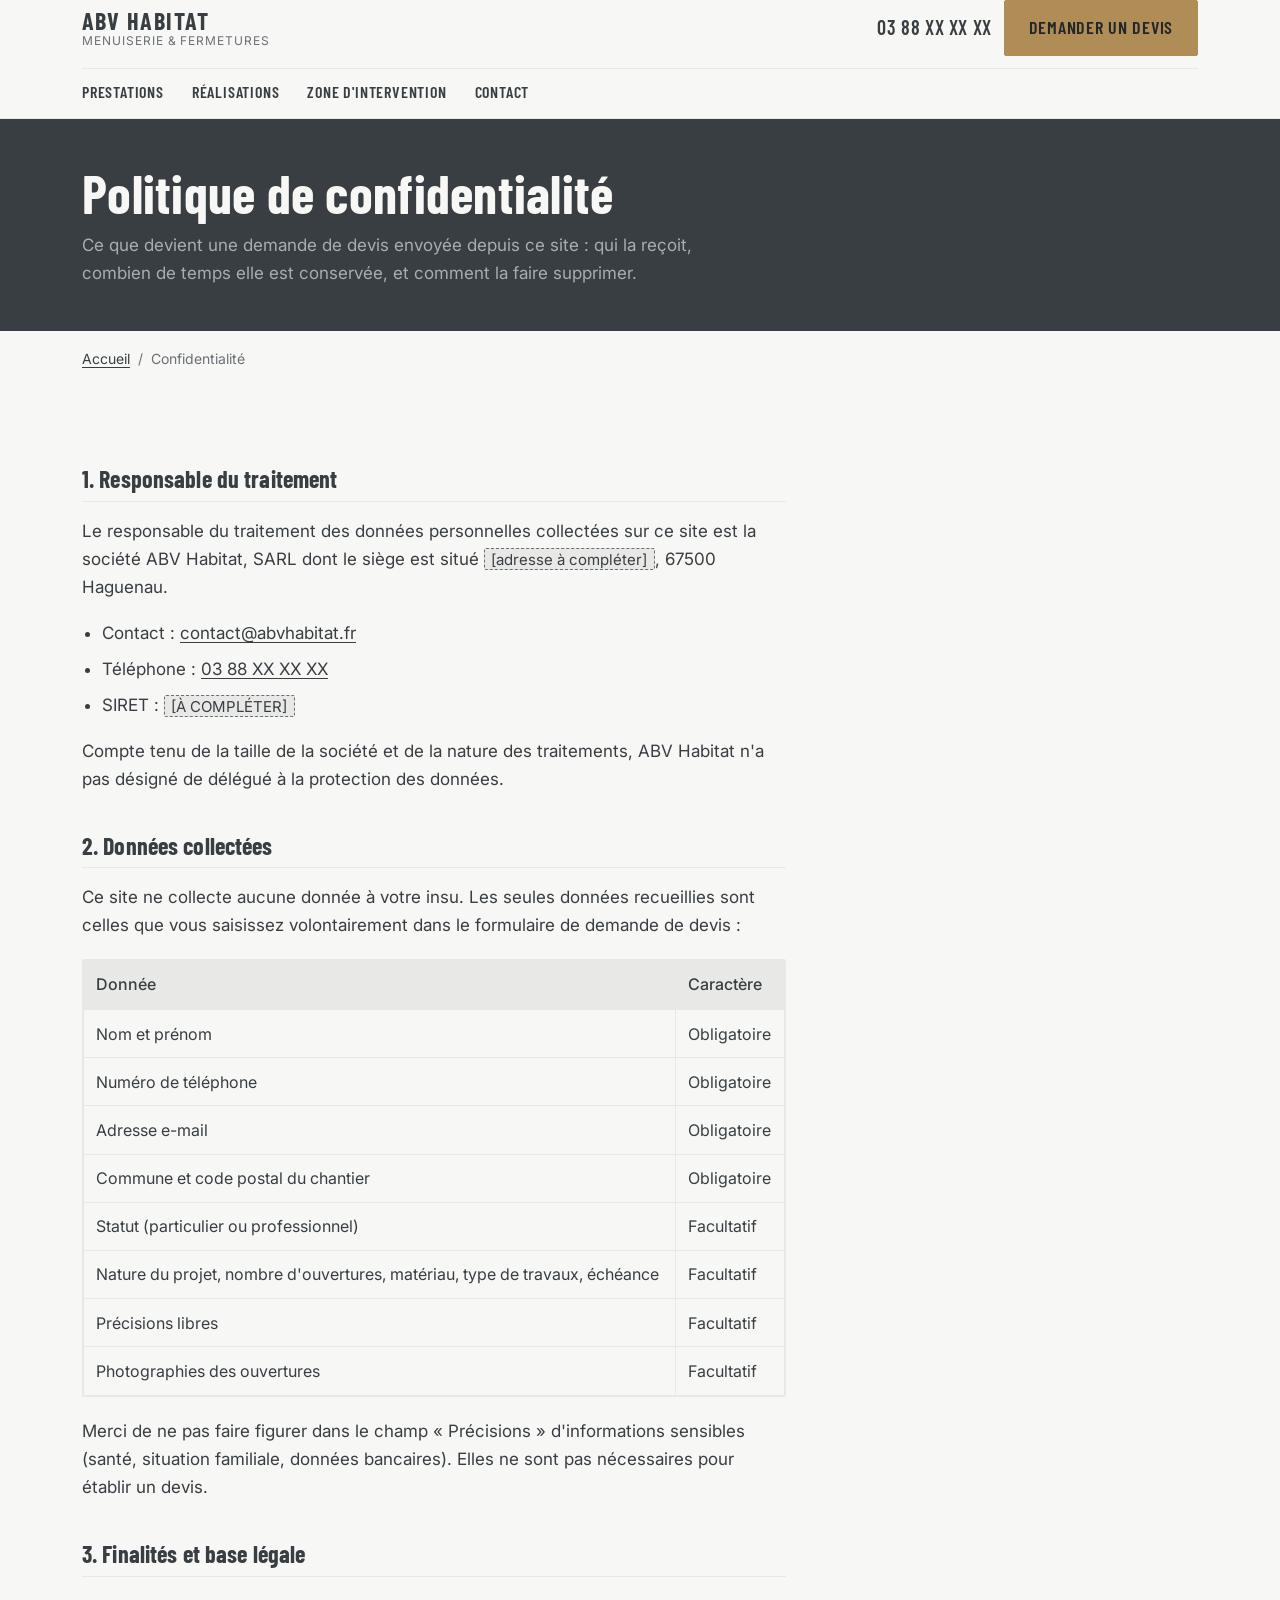
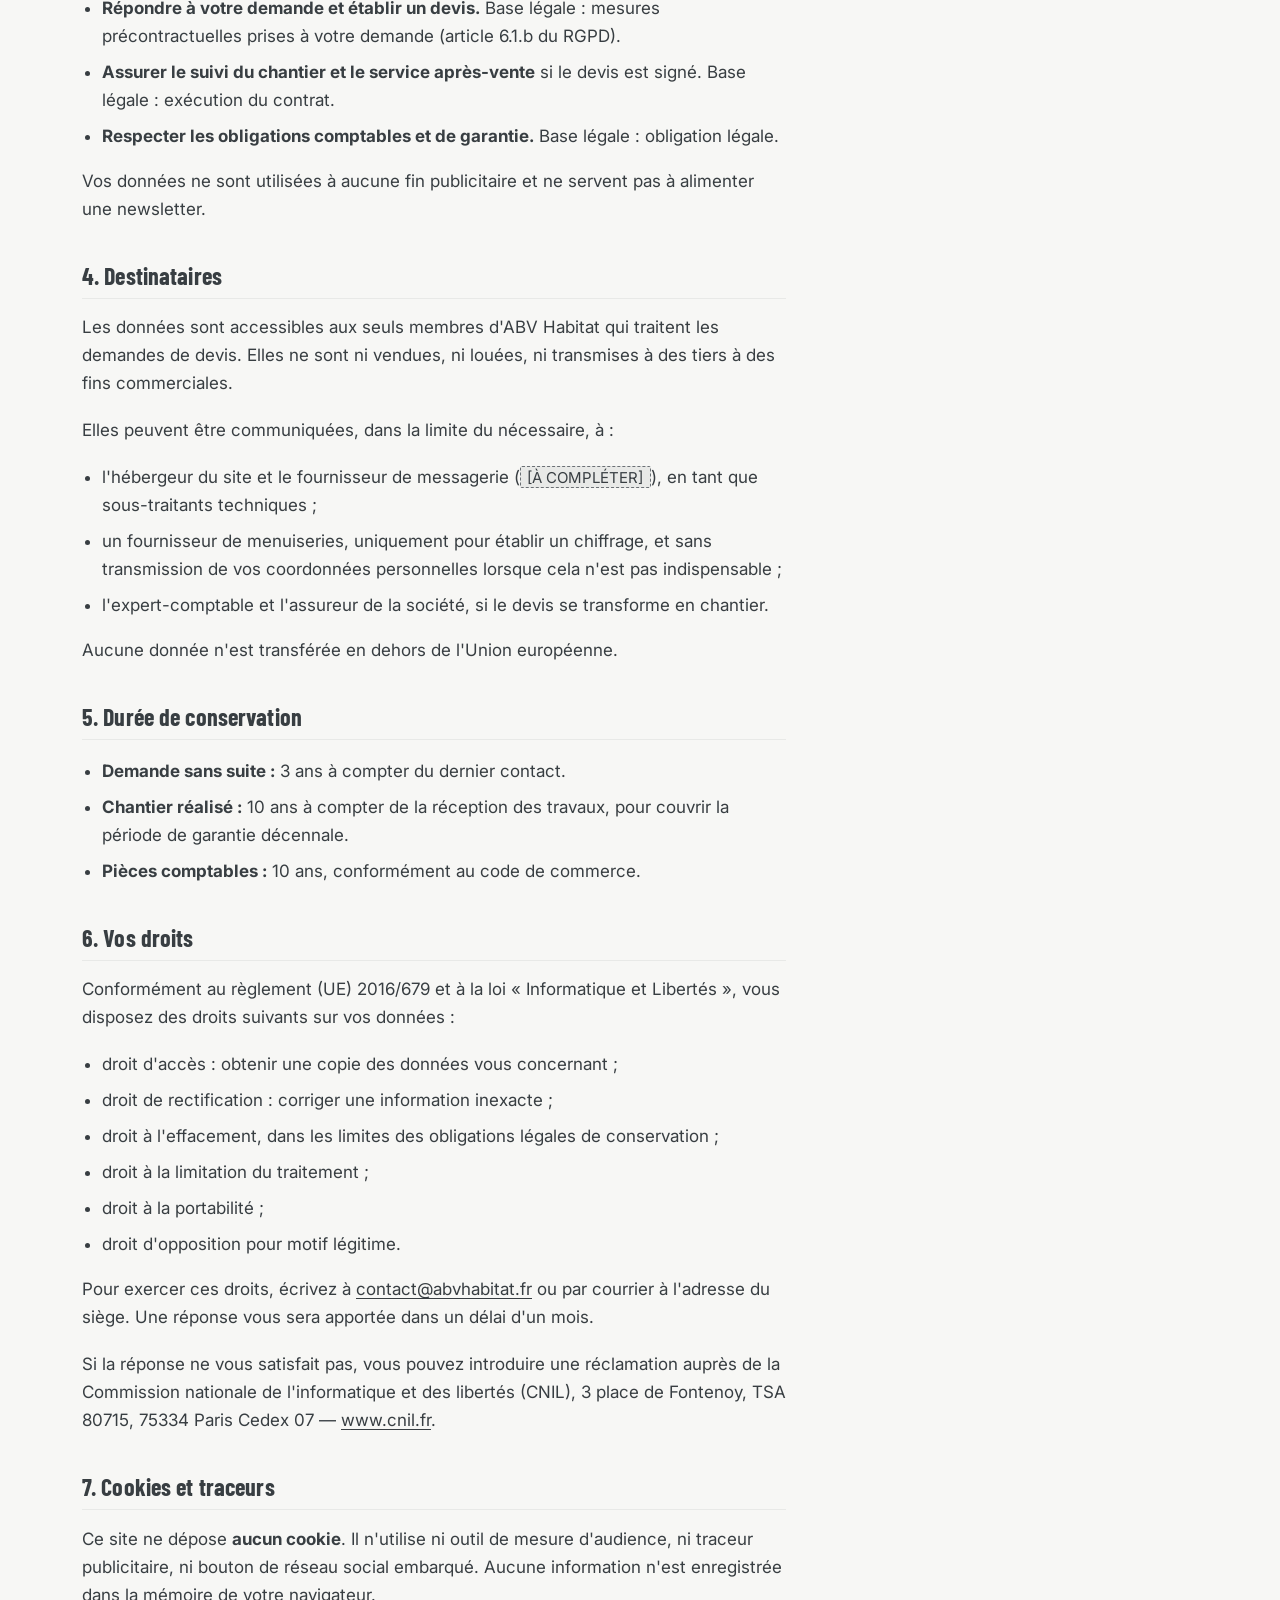
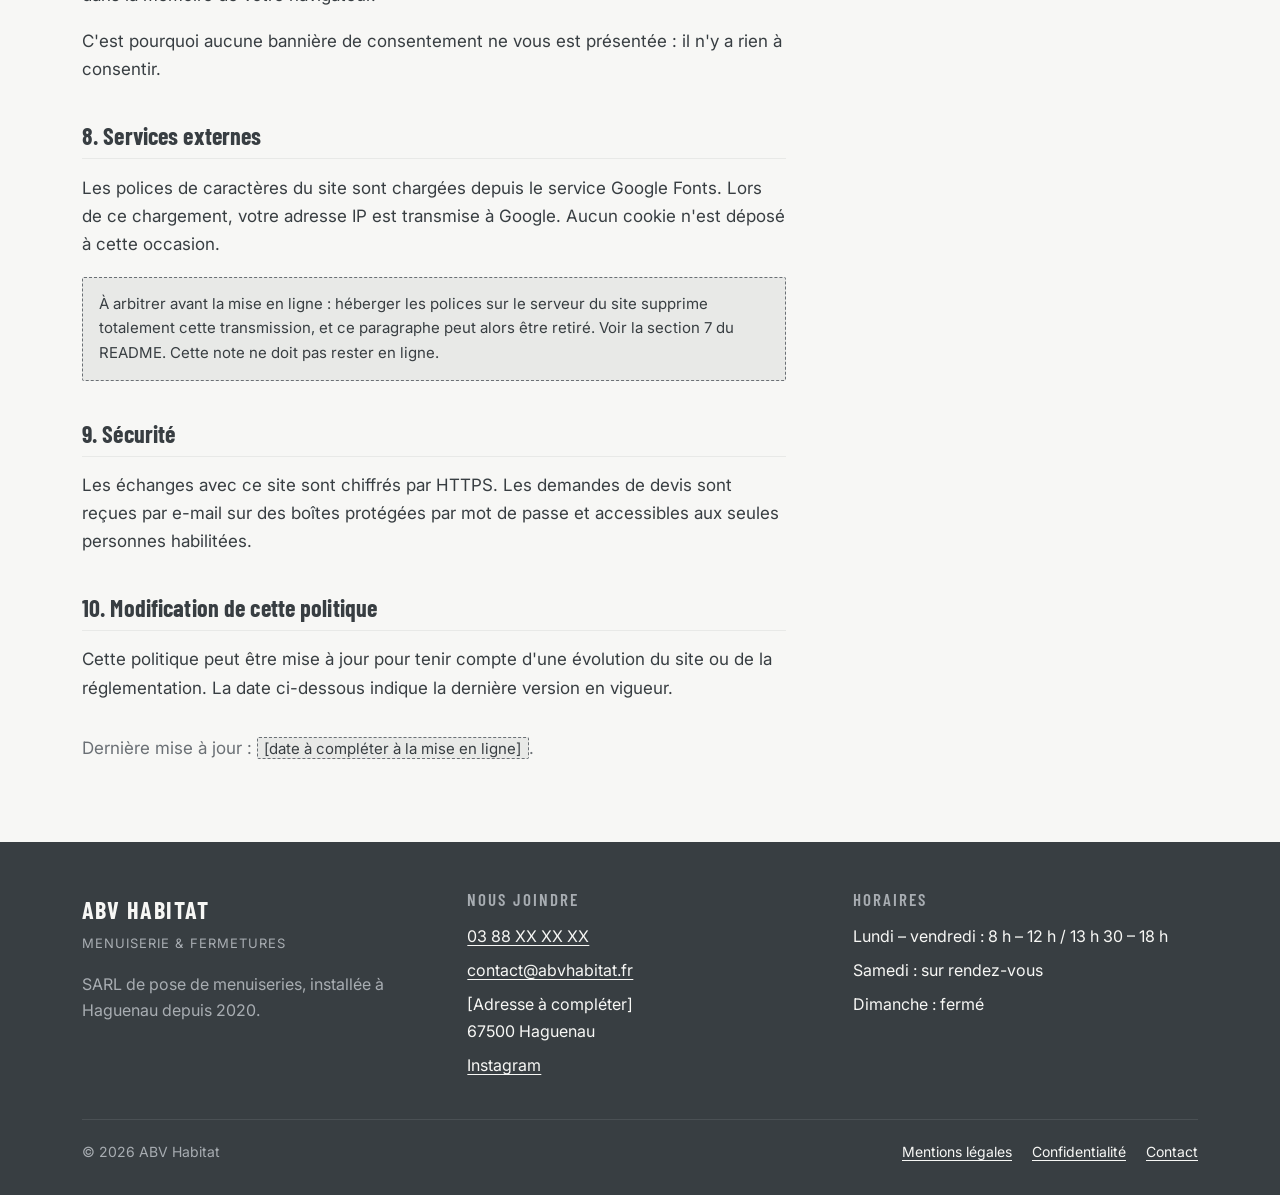
==== confidentialite.html @ 5dcaa234 "Initial commit" ====
<!DOCTYPE html>
<html lang="fr">
<head>
<meta charset="utf-8">
<meta name="viewport" content="width=device-width, initial-scale=1">
<title>Politique de confidentialité — ABV Habitat</title>
<meta name="description" content="Quelles données ABV Habitat collecte via son formulaire de devis, pourquoi, combien de temps elles sont conservées et comment exercer vos droits.">
<meta name="robots" content="noindex, follow">

<link rel="icon" href="favicon.svg" type="image/svg+xml">
<link rel="preconnect" href="https://fonts.googleapis.com">
<link rel="preconnect" href="https://fonts.gstatic.com" crossorigin>
<link rel="stylesheet" href="https://fonts.googleapis.com/css2?family=Barlow+Condensed:wght@600;700&amp;family=Inter:wght@400;500&amp;display=swap">
<link rel="stylesheet" href="css/style.css">
<script src="js/init.js"></script>
</head>
<body>

<a class="lien-evitement" href="#contenu">Aller au contenu</a>

<header class="entete">
  <div class="conteneur entete__barre">

    <a class="entete__marque" href="index.html">
      <span class="entete__nom">ABV Habitat</span>
      <span class="entete__baseline">Menuiserie &amp; fermetures</span>
    </a>

    <div class="entete__actions">
      <a class="entete__tel" href="tel:+3338800000">03 88 XX XX XX</a>
      <a class="bouton bouton--principal entete__devis" href="contact.html#devis">Demander un devis</a>
      <button class="entete__bascule" type="button" aria-expanded="false" aria-controls="navigation-principale">
        <span class="entete__bascule-barres" aria-hidden="true"></span>
        Menu
      </button>
    </div>

    <nav class="nav" id="navigation-principale" aria-label="Navigation principale">
      <ul class="nav__liste">
        <li><a class="nav__lien" href="index.html#prestations">Prestations</a></li>
        <li><a class="nav__lien" href="realisations.html">Réalisations</a></li>
        <li><a class="nav__lien" href="index.html#zone-intervention">Zone d'intervention</a></li>
        <li><a class="nav__lien" href="contact.html">Contact</a></li>
      </ul>
      <div class="nav__complement">
        <a class="nav__tel" href="tel:+3338800000">03 88 XX XX XX</a>
        <a class="bouton bouton--principal bouton--large" href="contact.html#devis">Demander un devis</a>
      </div>
    </nav>

  </div>
</header>

<main id="contenu">

  <section class="page-titre">
    <div class="conteneur">
      <h1>Politique de confidentialité</h1>
      <p>
        Ce que devient une demande de devis envoyée depuis ce site : qui la reçoit,
        combien de temps elle est conservée, et comment la faire supprimer.
      </p>
    </div>
  </section>

  <nav class="fil-ariane" aria-label="Fil d'Ariane">
    <div class="conteneur">
      <ol>
        <li><a href="index.html">Accueil</a></li>
        <li>Confidentialité</li>
      </ol>
    </div>
  </nav>

  <section class="section">
    <div class="conteneur">
      <div class="contenu-legal">

        <h2>1. Responsable du traitement</h2>
        <p>
          Le responsable du traitement des données personnelles collectées sur ce site est
          la société ABV Habitat, SARL dont le siège est situé
          <span class="a-completer">[adresse à compléter]</span>, 67500 Haguenau.
        </p>
        <ul>
          <li>Contact : <a href="mailto:contact@abvhabitat.fr">contact@abvhabitat.fr</a></li>
          <li>Téléphone : <a href="tel:+3338800000">03 88 XX XX XX</a></li>
          <li>SIRET : <span class="a-completer">[À COMPLÉTER]</span></li>
        </ul>
        <p>
          Compte tenu de la taille de la société et de la nature des traitements, ABV Habitat
          n'a pas désigné de délégué à la protection des données.
        </p>

        <h2>2. Données collectées</h2>
        <p>
          Ce site ne collecte aucune donnée à votre insu. Les seules données recueillies sont
          celles que vous saisissez volontairement dans le formulaire de demande de devis :
        </p>
        <div class="table-defilante" role="region" aria-label="Données collectées par le formulaire de devis" tabindex="0">
        <table>
          <caption class="hors-ecran">Données collectées par le formulaire de devis</caption>
          <thead>
            <tr>
              <th scope="col">Donnée</th>
              <th scope="col">Caractère</th>
            </tr>
          </thead>
          <tbody>
            <tr><td>Nom et prénom</td><td>Obligatoire</td></tr>
            <tr><td>Numéro de téléphone</td><td>Obligatoire</td></tr>
            <tr><td>Adresse e-mail</td><td>Obligatoire</td></tr>
            <tr><td>Commune et code postal du chantier</td><td>Obligatoire</td></tr>
            <tr><td>Statut (particulier ou professionnel)</td><td>Facultatif</td></tr>
            <tr><td>Nature du projet, nombre d'ouvertures, matériau, type de travaux, échéance</td><td>Facultatif</td></tr>
            <tr><td>Précisions libres</td><td>Facultatif</td></tr>
            <tr><td>Photographies des ouvertures</td><td>Facultatif</td></tr>
          </tbody>
        </table>
        </div>
        <p>
          Merci de ne pas faire figurer dans le champ « Précisions » d'informations sensibles
          (santé, situation familiale, données bancaires). Elles ne sont pas nécessaires pour
          établir un devis.
        </p>

        <h2>3. Finalités et base légale</h2>
        <ul>
          <li>
            <strong>Répondre à votre demande et établir un devis.</strong>
            Base légale : mesures précontractuelles prises à votre demande
            (article 6.1.b du RGPD).
          </li>
          <li>
            <strong>Assurer le suivi du chantier et le service après-vente</strong>
            si le devis est signé. Base légale : exécution du contrat.
          </li>
          <li>
            <strong>Respecter les obligations comptables et de garantie.</strong>
            Base légale : obligation légale.
          </li>
        </ul>
        <p>
          Vos données ne sont utilisées à aucune fin publicitaire et ne servent pas à
          alimenter une newsletter.
        </p>

        <h2>4. Destinataires</h2>
        <p>
          Les données sont accessibles aux seuls membres d'ABV Habitat qui traitent les
          demandes de devis. Elles ne sont ni vendues, ni louées, ni transmises à des tiers
          à des fins commerciales.
        </p>
        <p>
          Elles peuvent être communiquées, dans la limite du nécessaire, à :
        </p>
        <ul>
          <li>l'hébergeur du site et le fournisseur de messagerie
            (<span class="a-completer">[À COMPLÉTER]</span>), en tant que sous-traitants techniques ;</li>
          <li>un fournisseur de menuiseries, uniquement pour établir un chiffrage, et sans
            transmission de vos coordonnées personnelles lorsque cela n'est pas indispensable ;</li>
          <li>l'expert-comptable et l'assureur de la société, si le devis se transforme en chantier.</li>
        </ul>
        <p>Aucune donnée n'est transférée en dehors de l'Union européenne.</p>

        <h2>5. Durée de conservation</h2>
        <ul>
          <li><strong>Demande sans suite :</strong> 3 ans à compter du dernier contact.</li>
          <li><strong>Chantier réalisé :</strong> 10 ans à compter de la réception des travaux,
            pour couvrir la période de garantie décennale.</li>
          <li><strong>Pièces comptables :</strong> 10 ans, conformément au code de commerce.</li>
        </ul>

        <h2>6. Vos droits</h2>
        <p>
          Conformément au règlement (UE) 2016/679 et à la loi « Informatique et Libertés »,
          vous disposez des droits suivants sur vos données :
        </p>
        <ul>
          <li>droit d'accès : obtenir une copie des données vous concernant ;</li>
          <li>droit de rectification : corriger une information inexacte ;</li>
          <li>droit à l'effacement, dans les limites des obligations légales de conservation ;</li>
          <li>droit à la limitation du traitement ;</li>
          <li>droit à la portabilité ;</li>
          <li>droit d'opposition pour motif légitime.</li>
        </ul>
        <p>
          Pour exercer ces droits, écrivez à
          <a href="mailto:contact@abvhabitat.fr">contact@abvhabitat.fr</a> ou par courrier à
          l'adresse du siège. Une réponse vous sera apportée dans un délai d'un mois.
        </p>
        <p>
          Si la réponse ne vous satisfait pas, vous pouvez introduire une réclamation auprès
          de la Commission nationale de l'informatique et des libertés (CNIL),
          3 place de Fontenoy, TSA 80715, 75334 Paris Cedex 07 —
          <a href="https://www.cnil.fr" rel="noopener">www.cnil.fr</a>.
        </p>

        <h2>7. Cookies et traceurs</h2>
        <p>
          Ce site ne dépose <strong>aucun cookie</strong>. Il n'utilise ni outil de mesure
          d'audience, ni traceur publicitaire, ni bouton de réseau social embarqué. Aucune
          information n'est enregistrée dans la mémoire de votre navigateur.
        </p>
        <p>
          C'est pourquoi aucune bannière de consentement ne vous est présentée : il n'y a
          rien à consentir.
        </p>

        <h2>8. Services externes</h2>
        <p>
          Les polices de caractères du site sont chargées depuis le service Google Fonts.
          Lors de ce chargement, votre adresse IP est transmise à Google. Aucun cookie n'est
          déposé à cette occasion.
        </p>
        <p class="note-editeur">
          À arbitrer avant la mise en ligne : héberger les polices sur le serveur du site
          supprime totalement cette transmission, et ce paragraphe peut alors être retiré.
          Voir la section 7 du README. Cette note ne doit pas rester en ligne.
        </p>

        <h2>9. Sécurité</h2>
        <p>
          Les échanges avec ce site sont chiffrés par HTTPS. Les demandes de devis sont
          reçues par e-mail sur des boîtes protégées par mot de passe et accessibles aux
          seules personnes habilitées.
        </p>

        <h2>10. Modification de cette politique</h2>
        <p>
          Cette politique peut être mise à jour pour tenir compte d'une évolution du site ou
          de la réglementation. La date ci-dessous indique la dernière version en vigueur.
        </p>

        <p class="texte-secondaire espace-haut">
          Dernière mise à jour : <span class="a-completer">[date à compléter à la mise en ligne]</span>.
        </p>

      </div>
    </div>
  </section>

</main>

<footer class="pied">
  <div class="conteneur">

    <div class="pied__grille">

      <div>
        <p class="pied__nom">ABV Habitat</p>
        <p class="pied__baseline">Menuiserie &amp; fermetures</p>
        <p class="pied__mention">
          SARL de pose de menuiseries, installée à Haguenau depuis 2020.
        </p>
      </div>

      <div>
        <h2 class="pied__titre">Nous joindre</h2>
        <ul class="pied__liste">
          <li><a href="tel:+3338800000">03 88 XX XX XX</a></li>
          <li><a href="mailto:contact@abvhabitat.fr">contact@abvhabitat.fr</a></li>
          <li>[Adresse à compléter]<br>67500 Haguenau</li>
          <li><a href="#lien-instagram-a-fournir">Instagram</a></li>
        </ul>
      </div>

      <div>
        <h2 class="pied__titre">Horaires</h2>
        <ul class="pied__liste">
          <li>Lundi – vendredi : 8 h – 12 h / 13 h 30 – 18 h</li>
          <li>Samedi : sur rendez-vous</li>
          <li>Dimanche : fermé</li>
        </ul>
      </div>

    </div>

    <div class="pied__bas">
      <p class="sans-marge">© 2026 ABV Habitat</p>
      <ul class="pied__legaux">
        <li><a href="mentions-legales.html">Mentions légales</a></li>
        <li><a href="confidentialite.html" aria-current="page">Confidentialité</a></li>
        <li><a href="contact.html">Contact</a></li>
      </ul>
    </div>

  </div>
</footer>

<script src="js/main.js"></script>

</body>
</html>
---- css/style.css ----
/* ==========================================================================
   ABV HABITAT — feuille de style unique
   Organisation :
     01. Variables
     02. Reset et base
     03. Typographie
     04. Utilitaires de mise en page
     05. Boutons
     06. Emplacements photo (placeholders)
     07. En-tete et navigation
     08. Hero
     09. Bandeau garanties
     10. Prestations
     11. Etapes
     12. Realisations (apercu, galerie, filtres, lightbox)
     13. Zone d'intervention
     14. Temoignage
     15. Bandeau d'appel
     16. Pied de page
     17. Page contact et formulaire
     18. Pages legales
     19. Mouvement reduit
   Convention : une seule classe par selecteur, prefixe de section, pas d'ID.
   ========================================================================== */

/* ==========================================================================
   01. Variables
   ========================================================================== */

:root {
  /* Palette de reference */
  --anthracite: #383E42;        /* RAL 7016 */
  --anthracite-fonce: #22272A;
  --blanc-casse: #F7F7F5;
  --gris-clair: #E8E9E7;
  --gris-texte: #6B7075;
  --laiton: #B08D57;

  /* Nuances derivees, ajoutees pour tenir le contraste AA.
     Voir README, section « Couleurs et contraste ». */
  --blanc: #FFFFFF;
  --laiton-texte: #8A6A38;      /* laiton lisible en texte sur fond clair (4,66:1) */
  --gris-sur-sombre: #A8ADB2;   /* texte secondaire sur fond anthracite (6,7:1) */
  --gris-bordure-sombre: #4A5054;

  /* Typographie */
  --police-titre: "Barlow Condensed", "Arial Narrow", Arial, sans-serif;
  --police-texte: "Inter", "Segoe UI", Helvetica, Arial, sans-serif;

  /* Mise en page */
  --largeur-max: 1180px;
  --gouttiere: 1.25rem;
  --rayon: 2px;
  --hauteur-entete: 68px;    /* hauteur de la ligne logo + actions */
  --decalage-ancre: 84px;    /* compense l'en-tete collant sur les ancres */

  --transition: 180ms ease;
}

/* ==========================================================================
   02. Reset et base
   ========================================================================== */

*,
*::before,
*::after {
  box-sizing: border-box;
}

html {
  -webkit-text-size-adjust: 100%;
  scroll-behavior: smooth;
}

body {
  margin: 0;
  background-color: var(--blanc-casse);
  color: var(--anthracite);
  font-family: var(--police-texte);
  font-size: 1.0625rem;         /* 17 px */
  font-weight: 400;
  line-height: 1.65;
  -webkit-font-smoothing: antialiased;
}

img {
  max-width: 100%;
  height: auto;
  display: block;
}

a {
  color: var(--anthracite);
  text-decoration-thickness: 1px;
  text-underline-offset: 3px;
}

a:hover {
  color: var(--laiton-texte);
}

button {
  font: inherit;
  color: inherit;
}

/* Focus clavier visible partout */
:focus-visible {
  outline: 3px solid var(--laiton-texte);
  outline-offset: 2px;
}

/* Navigateurs sans :focus-visible */
:focus:not(:focus-visible) {
  outline: none;
}

/* Compense l'en-tete collant lors des ancres */
[id] {
  scroll-margin-top: var(--decalage-ancre);
}

/* ==========================================================================
   03. Typographie
   ========================================================================== */

h1, h2, h3, h4, h5, h6 {
  font-family: var(--police-titre);
  font-weight: 700;
  line-height: 1.12;
  margin: 0 0 0.6em;
  letter-spacing: 0.005em;
}

h1 {
  font-size: clamp(2.15rem, 6vw, 3.35rem);
}

h2 {
  font-size: clamp(1.85rem, 4.2vw, 2.5rem);
}

h3 {
  font-size: 1.3rem;
  font-weight: 600;
}

h4 {
  font-size: 1.1rem;
  font-weight: 600;
}

p {
  margin: 0 0 1.1em;
  max-width: 68ch;
}

p:last-child {
  margin-bottom: 0;
}

.surtitre {
  font-family: var(--police-titre);
  font-weight: 600;
  font-size: 0.9375rem;
  letter-spacing: 0.14em;
  text-transform: uppercase;
  color: var(--gris-texte);
  margin: 0 0 0.75rem;
  display: block;
}

.surtitre--sombre {
  color: var(--gris-sur-sombre);
}

.texte-secondaire {
  color: var(--gris-texte);
}

.texte-intro {
  font-size: 1.1875rem;
  max-width: 62ch;
}

code {
  font-family: ui-monospace, Consolas, "Courier New", monospace;
  font-size: 0.9em;
  word-break: break-word;
}

.sans-marge {
  margin: 0;
}

.espace-haut {
  margin-top: 2rem;
}

/* ==========================================================================
   04. Utilitaires de mise en page
   ========================================================================== */

.conteneur {
  width: 100%;
  max-width: var(--largeur-max);
  margin-inline: auto;
  padding-inline: var(--gouttiere);
}

.section {
  padding-block: 3.5rem;
}

.section--sombre {
  background-color: var(--anthracite);
  color: var(--blanc-casse);
}

.section--sombre h2,
.section--sombre h3 {
  color: var(--blanc-casse);
}

.section--claire {
  background-color: var(--blanc);
  border-block: 1px solid var(--gris-clair);
}

.section__entete {
  margin-bottom: 2.25rem;
}

.lien-evitement {
  position: absolute;
  left: -9999px;
  top: 0;
  z-index: 200;
  background: var(--anthracite-fonce);
  color: var(--blanc-casse);
  padding: 0.75rem 1.25rem;
  border-radius: var(--rayon);
}

.lien-evitement:focus {
  left: 0.5rem;
  top: 0.5rem;
}

.hors-ecran {
  position: absolute;
  width: 1px;
  height: 1px;
  padding: 0;
  margin: -1px;
  overflow: hidden;
  clip: rect(0 0 0 0);
  clip-path: inset(50%);
  white-space: nowrap;
  border: 0;
}

/* Fondu discret a l'apparition. Actif seulement si JavaScript est present. */
.js .fondu {
  opacity: 0;
  transform: translateY(14px);
  transition: opacity 520ms ease, transform 520ms ease;
}

.js .fondu.est-visible {
  opacity: 1;
  transform: none;
}

/* ==========================================================================
   05. Boutons
   ========================================================================== */

.bouton {
  display: inline-flex;
  align-items: center;
  justify-content: center;
  gap: 0.5rem;
  min-height: 48px;
  padding: 0.75rem 1.5rem;
  border: 1px solid transparent;
  border-radius: var(--rayon);
  font-family: var(--police-titre);
  font-size: 1.125rem;
  font-weight: 600;
  letter-spacing: 0.04em;
  text-transform: uppercase;
  text-decoration: none;
  cursor: pointer;
  transition: background-color var(--transition), color var(--transition),
              border-color var(--transition);
}

/* Bouton principal : laiton plein, texte anthracite fonce (4,88:1) */
.bouton--principal {
  background-color: var(--laiton);
  border-color: var(--laiton);
  color: var(--anthracite-fonce);
}

.bouton--principal:hover {
  background-color: var(--anthracite-fonce);
  border-color: var(--anthracite-fonce);
  color: var(--laiton);
}

/* Bouton contour sur fond clair */
.bouton--contour {
  background-color: transparent;
  border-color: var(--anthracite);
  color: var(--anthracite);
}

.bouton--contour:hover {
  background-color: var(--anthracite);
  color: var(--blanc-casse);
}

/* Bouton contour sur fond sombre */
.bouton--contour-clair {
  background-color: transparent;
  border-color: var(--blanc-casse);
  color: var(--blanc-casse);
}

.bouton--contour-clair:hover {
  background-color: var(--blanc-casse);
  color: var(--anthracite-fonce);
}

.bouton--large {
  width: 100%;
}

.groupe-boutons {
  display: flex;
  flex-wrap: wrap;
  gap: 0.875rem;
}

/* ==========================================================================
   06. Emplacements photo (placeholders)
   --------------------------------------------------------------------------
   Aucune image n'est fournie en V1. Chaque bloc respecte le ratio exact de
   la photo attendue et affiche le nom de fichier a deposer.
   Des qu'un fichier existe au chemin indique par data-src, main.js remplace
   le bloc par la vraie photo.
   ========================================================================== */

.emplacement {
  position: relative;
  display: flex;
  align-items: center;
  justify-content: center;
  background-color: var(--gris-clair);
  border: 1px solid #D3D5D1;
  border-radius: var(--rayon);
  overflow: hidden;
}

.emplacement--16-9 { aspect-ratio: 16 / 9; }
.emplacement--4-3  { aspect-ratio: 4 / 3; }
.emplacement--1-1  { aspect-ratio: 1 / 1; }

.emplacement__libelle {
  font-family: var(--police-texte);
  font-size: 0.8125rem;
  line-height: 1.5;
  /* Plus sombre que --gris-texte : sur fond gris clair, il faut 4,5:1. */
  color: #565C61;
  text-align: center;
  padding: 0.75rem 1rem;
  max-width: 90%;
  word-break: break-word;
}

/* Variante sombre, utilisee dans le hero */
.emplacement--sombre {
  background-color: var(--anthracite-fonce);
  border-color: var(--gris-bordure-sombre);
}

.emplacement--sombre .emplacement__libelle {
  color: var(--gris-sur-sombre);
}

/* Photo reelle inseree a la place d'un emplacement */
.emplacement--remplie {
  background-color: transparent;
}

.photo {
  display: block;
  width: 100%;
  height: 100%;
  object-fit: cover;
  border-radius: var(--rayon);
}

/* ==========================================================================
   07. En-tete et navigation
   ========================================================================== */

.entete {
  position: sticky;
  top: 0;
  z-index: 100;
  background-color: var(--blanc-casse);
  border-bottom: 1px solid var(--gris-clair);
}

.entete__barre {
  display: flex;
  flex-wrap: wrap;
  align-items: center;
  justify-content: space-between;
  gap: 0.75rem 1rem;
  min-height: var(--hauteur-entete);
}

.entete__marque {
  display: flex;
  flex-direction: column;
  text-decoration: none;
  color: var(--anthracite);
  line-height: 1.1;
  padding-block: 0.5rem;
}

.entete__nom {
  font-family: var(--police-titre);
  font-size: 1.5rem;
  font-weight: 700;
  letter-spacing: 0.06em;
  text-transform: uppercase;
}

.entete__baseline {
  font-size: 0.75rem;
  letter-spacing: 0.08em;
  color: var(--gris-texte);
  text-transform: uppercase;
}

.entete__actions {
  display: flex;
  align-items: center;
  gap: 0.75rem;
}

.entete__tel {
  display: none;
  font-family: var(--police-titre);
  font-size: 1.25rem;
  font-weight: 600;
  letter-spacing: 0.03em;
  text-decoration: none;
  white-space: nowrap;
}

.entete__tel:hover {
  text-decoration: underline;
}

.entete__devis {
  display: none;
}

.entete__bascule {
  display: inline-flex;
  align-items: center;
  gap: 0.5rem;
  min-height: 48px;
  padding: 0.5rem 0.75rem;
  background: transparent;
  border: 1px solid var(--anthracite);
  border-radius: var(--rayon);
  font-family: var(--police-titre);
  font-size: 1rem;
  font-weight: 600;
  letter-spacing: 0.06em;
  text-transform: uppercase;
  cursor: pointer;
}

.entete__bascule-barres {
  display: block;
  width: 20px;
  height: 10px;
  border-top: 2px solid currentColor;
  border-bottom: 2px solid currentColor;
  position: relative;
}

.entete__bascule-barres::after {
  content: "";
  position: absolute;
  left: 0;
  top: 3px;
  width: 100%;
  border-top: 2px solid currentColor;
}

/* Navigation repliee (mobile) */
.nav {
  display: none;
  width: 100%;
  border-top: 1px solid var(--gris-clair);
  padding-block: 0.75rem 1.25rem;
}

.nav.est-ouverte {
  display: block;
}

.nav__liste {
  list-style: none;
  margin: 0;
  padding: 0;
  display: flex;
  flex-direction: column;
}

.nav__lien {
  display: block;
  padding: 0.875rem 0.25rem;
  font-family: var(--police-titre);
  font-size: 1.1875rem;
  font-weight: 600;
  letter-spacing: 0.05em;
  text-transform: uppercase;
  text-decoration: none;
  border-bottom: 1px solid var(--gris-clair);
}

.nav__lien[aria-current="page"] {
  border-bottom: 2px solid var(--laiton);
  font-weight: 700;
}

.nav__complement {
  margin-top: 1.25rem;
  display: flex;
  flex-direction: column;
  gap: 0.75rem;
}

.nav__tel {
  font-family: var(--police-titre);
  font-size: 1.375rem;
  font-weight: 700;
  text-decoration: none;
}

/* ==========================================================================
   08. Hero
   ========================================================================== */

.hero {
  position: relative;
  background-color: var(--anthracite-fonce);
  color: var(--blanc-casse);
  overflow: hidden;
}

.hero__media {
  position: absolute;
  inset: 0;
  background-color: var(--anthracite-fonce);
  background-size: cover;
  background-position: center;
}

/* Voile anthracite pour la lisibilite du texte */
.hero__voile {
  position: absolute;
  inset: 0;
  background-color: rgba(34, 39, 42, 0.72);
}

.hero__contenu {
  position: relative;
  padding-block: 4rem 3.25rem;
}

.hero__titre {
  color: var(--blanc-casse);
  max-width: 17ch;
  margin-bottom: 1rem;
}

.hero__soustitre {
  font-size: 1.1875rem;
  color: var(--blanc-casse);
  max-width: 52ch;
  margin-bottom: 2rem;
}

.hero__note-photo {
  position: relative;
  display: block;
  margin-top: 3rem;
  font-size: 0.8125rem;
  color: var(--gris-sur-sombre);
  border-top: 1px solid var(--gris-bordure-sombre);
  padding-top: 0.75rem;
}

/* ==========================================================================
   09. Bandeau garanties
   ========================================================================== */

.garanties {
  background-color: var(--blanc);
  border-bottom: 1px solid var(--gris-clair);
}

.garanties__liste {
  list-style: none;
  margin: 0;
  padding: 0;
  display: grid;
  gap: 0;
  grid-template-columns: 1fr;
}

.garanties__item {
  display: flex;
  align-items: flex-start;
  gap: 0.75rem;
  padding: 1.05rem 0;
  border-bottom: 1px solid var(--gris-clair);
  font-size: 1rem;
}

.garanties__item:last-child {
  border-bottom: 0;
}

.garanties__marque {
  flex: none;
  width: 10px;
  height: 10px;
  margin-top: 0.5rem;
  background-color: var(--laiton);
}

/* ==========================================================================
   10. Prestations
   ========================================================================== */

.prestations__grille {
  display: grid;
  grid-template-columns: 1fr;
  gap: 1rem;
  list-style: none;
  margin: 0;
  padding: 0;
}

.prestation {
  background-color: var(--blanc);
  border: 1px solid var(--gris-clair);
  border-radius: var(--rayon);
  padding: 1.5rem 1.375rem 1.625rem;
}

.prestation__pictogramme {
  display: block;
  width: 64px;
  height: 64px;
  margin-bottom: 1rem;
  color: var(--anthracite);
}

.prestation__titre {
  margin-bottom: 0.5rem;
}

.prestation__texte {
  color: var(--gris-texte);
  font-size: 1rem;
  margin: 0;
}

/* ==========================================================================
   11. Etapes
   ========================================================================== */

.etapes__liste {
  list-style: none;
  counter-reset: etape;
  margin: 0;
  padding: 0;
  display: grid;
  grid-template-columns: 1fr;
  gap: 0;
}

.etape {
  counter-increment: etape;
  position: relative;
  padding: 1.5rem 0 1.5rem 3.75rem;
  border-bottom: 1px solid var(--gris-bordure-sombre);
}

.etape:last-child {
  border-bottom: 0;
}

.etape::before {
  content: counter(etape);
  position: absolute;
  left: 0;
  top: 1.35rem;
  width: 2.5rem;
  height: 2.5rem;
  display: flex;
  align-items: center;
  justify-content: center;
  border: 1px solid var(--laiton);
  border-radius: var(--rayon);
  color: var(--laiton);
  font-family: var(--police-titre);
  font-size: 1.375rem;
  font-weight: 700;
}

.etape__titre {
  margin-bottom: 0.35rem;
}

.etape__texte {
  margin: 0;
  color: var(--gris-sur-sombre);
  font-size: 1rem;
}

/* ==========================================================================
   12. Realisations
   ========================================================================== */

.chantiers {
  display: grid;
  grid-template-columns: 1fr;
  gap: 1.5rem;
  list-style: none;
  margin: 0;
  padding: 0;
}

.chantier {
  background-color: var(--blanc);
  border: 1px solid var(--gris-clair);
  border-radius: var(--rayon);
  display: flex;
  flex-direction: column;
}

.chantier__visuel {
  position: relative;
  margin: 0;
  border-bottom: 1px solid var(--gris-clair);
}

.chantier__bouton {
  display: block;
  width: 100%;
  padding: 0;
  background: none;
  border: 0;
  cursor: pointer;
  text-align: left;
}

.chantier__bouton:hover .emplacement {
  border-color: var(--laiton);
}

.chantier__nombre {
  position: absolute;
  right: 0.5rem;
  bottom: 0.5rem;
  background-color: var(--anthracite-fonce);
  color: var(--blanc-casse);
  font-size: 0.75rem;
  padding: 0.15rem 0.5rem;
  border-radius: var(--rayon);
}

.chantier__corps {
  padding: 1.25rem 1.25rem 1.5rem;
  flex: 1 1 auto;
}

.chantier__meta {
  display: flex;
  flex-wrap: wrap;
  gap: 0.5rem 0.75rem;
  margin-bottom: 0.6rem;
  font-size: 0.875rem;
  color: var(--gris-texte);
  text-transform: uppercase;
  letter-spacing: 0.06em;
  font-family: var(--police-titre);
  font-weight: 600;
}

.chantier__annee {
  color: var(--laiton-texte);
}

.chantier__titre {
  font-size: 1.1875rem;
  margin-bottom: 0.4rem;
}

.chantier__description {
  margin: 0;
  font-size: 1rem;
  color: var(--gris-texte);
}

/* Filtres */
.filtres {
  margin-bottom: 2rem;
}

.filtres__liste {
  display: flex;
  flex-wrap: wrap;
  gap: 0.5rem;
  list-style: none;
  margin: 0;
  padding: 0;
}

.filtres__bouton {
  min-height: 44px;
  padding: 0.5rem 1rem;
  background-color: transparent;
  border: 1px solid var(--anthracite);
  border-radius: var(--rayon);
  font-family: var(--police-titre);
  font-size: 1rem;
  font-weight: 600;
  letter-spacing: 0.05em;
  text-transform: uppercase;
  cursor: pointer;
}

.filtres__bouton:hover {
  background-color: var(--gris-clair);
}

.filtres__bouton[aria-pressed="true"] {
  background-color: var(--anthracite);
  border-color: var(--anthracite);
  color: var(--blanc-casse);
}

.filtres__bouton[aria-pressed="true"]:hover {
  background-color: var(--anthracite-fonce);
}

.galerie__compte {
  margin-top: 1rem;
  font-size: 0.9375rem;
  color: var(--gris-texte);
}

.galerie__message {
  grid-column: 1 / -1;
  padding: 1.25rem;
  background-color: var(--blanc);
  border: 1px solid var(--gris-clair);
  border-left: 3px solid var(--laiton);
  border-radius: var(--rayon);
  font-size: 1rem;
}

/* Lightbox */
.lightbox {
  position: fixed;
  inset: 0;
  z-index: 300;
  display: none;
  background-color: rgba(34, 39, 42, 0.96);
  padding: 1rem;
}

.lightbox.est-ouverte {
  display: flex;
  flex-direction: column;
}

.lightbox__barre {
  display: flex;
  align-items: center;
  justify-content: space-between;
  gap: 1rem;
  padding-bottom: 0.75rem;
  border-bottom: 1px solid var(--gris-bordure-sombre);
}

.lightbox__position {
  font-family: var(--police-titre);
  font-size: 1rem;
  letter-spacing: 0.08em;
  color: var(--gris-sur-sombre);
}

.lightbox__fermer {
  min-height: 44px;
  min-width: 44px;
  padding: 0.5rem 0.875rem;
  background: transparent;
  border: 1px solid var(--blanc-casse);
  border-radius: var(--rayon);
  color: var(--blanc-casse);
  font-family: var(--police-titre);
  font-size: 1rem;
  font-weight: 600;
  letter-spacing: 0.06em;
  text-transform: uppercase;
  cursor: pointer;
}

.lightbox__fermer:hover {
  background-color: var(--blanc-casse);
  color: var(--anthracite-fonce);
}

.lightbox__scene {
  flex: 1 1 auto;
  display: flex;
  align-items: center;
  justify-content: center;
  gap: 0.5rem;
  min-height: 0;
  padding-block: 1rem;
}

.lightbox__figure {
  margin: 0;
  flex: 1 1 auto;
  max-width: 1000px;
  min-width: 0;
}

.lightbox__figure .emplacement {
  background-color: var(--anthracite);
  border-color: var(--gris-bordure-sombre);
  max-height: 60vh;
}

.lightbox__figure .emplacement__libelle {
  color: var(--gris-sur-sombre);
}

/* En grand format, la photo est affichee entiere, jamais recadree. */
.lightbox__figure .photo {
  object-fit: contain;
  max-height: 60vh;
}

.lightbox__legende {
  margin-top: 0.875rem;
  color: var(--blanc-casse);
  font-size: 1rem;
}

.lightbox__legende-meta {
  display: block;
  color: var(--gris-sur-sombre);
  font-size: 0.875rem;
  text-transform: uppercase;
  letter-spacing: 0.06em;
  margin-bottom: 0.25rem;
}

.lightbox__nav {
  flex: none;
  width: 48px;
  height: 48px;
  background: transparent;
  border: 1px solid var(--blanc-casse);
  border-radius: var(--rayon);
  color: var(--blanc-casse);
  font-size: 1.25rem;
  line-height: 1;
  cursor: pointer;
}

.lightbox__nav:hover {
  background-color: var(--blanc-casse);
  color: var(--anthracite-fonce);
}

.lightbox__nav[disabled] {
  opacity: 0.35;
  cursor: default;
}

.lightbox__nav[disabled]:hover {
  background: transparent;
  color: var(--blanc-casse);
}

.lightbox__aide {
  text-align: center;
  font-size: 0.8125rem;
  color: var(--gris-sur-sombre);
  padding-top: 0.5rem;
  border-top: 1px solid var(--gris-bordure-sombre);
}

/* ==========================================================================
   13. Zone d'intervention
   ========================================================================== */

.zone__grille {
  display: grid;
  grid-template-columns: 1fr;
  gap: 2rem;
}

.zone__communes {
  list-style: none;
  margin: 0;
  padding: 0;
  display: grid;
  grid-template-columns: repeat(2, minmax(0, 1fr));
  gap: 0.4rem 1rem;
}

.zone__commune {
  display: flex;
  align-items: baseline;
  gap: 0.6rem;
  font-size: 1rem;
}

.zone__puce {
  flex: none;
  width: 6px;
  height: 6px;
  background-color: var(--laiton);
}

/* ==========================================================================
   14. Temoignage
   ========================================================================== */

.temoignage {
  max-width: 42rem;
}

.temoignage__blockquote {
  margin: 0;
}

.temoignage__citation {
  margin: 0 0 1.25rem;
  padding-left: 1.25rem;
  border-left: 3px solid var(--laiton);
  font-family: var(--police-titre);
  font-size: clamp(1.375rem, 3.2vw, 1.75rem);
  font-weight: 600;
  line-height: 1.3;
}

.temoignage__source {
  display: block;
  margin-top: 0.75rem;
  font-family: var(--police-texte);
  font-size: 0.9375rem;
  font-weight: 400;
  color: var(--gris-texte);
  letter-spacing: 0.02em;
}

/* ==========================================================================
   15. Bandeau d'appel
   ========================================================================== */

.appel {
  background-color: var(--anthracite-fonce);
  color: var(--blanc-casse);
  padding-block: 3rem;
}

.appel__grille {
  display: flex;
  flex-direction: column;
  gap: 1.5rem;
}

.appel__titre {
  color: var(--blanc-casse);
  margin: 0;
}

.appel__texte {
  color: var(--gris-sur-sombre);
  margin: 0.5rem 0 0;
}

/* ==========================================================================
   16. Pied de page
   ========================================================================== */

.pied {
  background-color: var(--anthracite);
  color: var(--blanc-casse);
  padding-block: 3rem 2rem;
}

.pied__grille {
  display: grid;
  grid-template-columns: 1fr;
  gap: 2rem;
}

.pied__titre {
  font-family: var(--police-titre);
  font-size: 1.0625rem;
  font-weight: 600;
  letter-spacing: 0.12em;
  text-transform: uppercase;
  color: var(--gris-sur-sombre);
  margin: 0 0 0.875rem;
}

.pied__nom {
  font-family: var(--police-titre);
  font-size: 1.5rem;
  font-weight: 700;
  letter-spacing: 0.06em;
  text-transform: uppercase;
  margin: 0 0 0.25rem;
  color: var(--blanc-casse);
}

.pied__baseline {
  font-size: 0.8125rem;
  letter-spacing: 0.08em;
  text-transform: uppercase;
  color: var(--gris-sur-sombre);
  margin: 0 0 1rem;
}

.pied__liste {
  list-style: none;
  margin: 0;
  padding: 0;
  display: flex;
  flex-direction: column;
  gap: 0.5rem;
  font-size: 1rem;
}

.pied__mention {
  margin: 0;
  color: var(--gris-sur-sombre);
  font-size: 1rem;
}

.pied a {
  color: var(--blanc-casse);
}

.pied a:hover {
  color: var(--laiton);
}

.pied__bas {
  margin-top: 2.5rem;
  padding-top: 1.25rem;
  border-top: 1px solid var(--gris-bordure-sombre);
  display: flex;
  flex-direction: column;
  gap: 0.75rem;
  font-size: 0.875rem;
  color: var(--gris-sur-sombre);
}

.pied__legaux {
  list-style: none;
  margin: 0;
  padding: 0;
  display: flex;
  flex-wrap: wrap;
  gap: 0.5rem 1.25rem;
}

/* ==========================================================================
   17. Page contact et formulaire
   ========================================================================== */

.contact__grille {
  display: grid;
  grid-template-columns: 1fr;
  gap: 2.5rem;
}

.coordonnees__bloc {
  margin-bottom: 1.75rem;
}

.coordonnees__bloc:last-child {
  margin-bottom: 0;
}

.coordonnees__valeur {
  font-family: var(--police-titre);
  font-size: 1.5rem;
  font-weight: 700;
  text-decoration: none;
  display: inline-block;
}

.coordonnees__liste {
  list-style: none;
  margin: 0;
  padding: 0;
  font-size: 1rem;
}

.coordonnees__liste li {
  padding: 0.35rem 0;
  border-bottom: 1px solid var(--gris-clair);
  display: flex;
  justify-content: space-between;
  gap: 1rem;
  max-width: 24rem;
}

.coordonnees__liste li:last-child {
  border-bottom: 0;
}

/* Formulaire */
.formulaire {
  background-color: var(--blanc);
  border: 1px solid var(--gris-clair);
  border-radius: var(--rayon);
  padding: 1.5rem 1.25rem 1.75rem;
}

.champ {
  margin-bottom: 1.375rem;
}

/* Deux champs sur une meme ligne (commune + code postal) */
.champ-duo {
  display: grid;
  grid-template-columns: 1fr;
  gap: 0 1rem;
}

.champ__label {
  display: block;
  font-weight: 500;
  font-size: 1rem;
  margin-bottom: 0.375rem;
}

.champ__aide {
  display: block;
  font-size: 0.875rem;
  color: var(--gris-texte);
  margin-bottom: 0.5rem;
}

.champ__saisie,
.champ__zone,
.champ__fichier {
  width: 100%;
  min-height: 48px;
  padding: 0.7rem 0.875rem;
  background-color: var(--blanc);
  border: 1px solid var(--gris-texte);
  border-radius: var(--rayon);
  font-family: var(--police-texte);
  font-size: 1.0625rem;
  color: var(--anthracite);
}

.champ__zone {
  min-height: 8rem;
  resize: vertical;
  line-height: 1.6;
}

.champ__saisie:focus,
.champ__zone:focus {
  border-color: var(--anthracite);
}

.champ__saisie[aria-invalid="true"],
.champ__zone[aria-invalid="true"] {
  border-color: #A32E2E;
  border-width: 2px;
}

.champ__erreur {
  display: block;
  margin-top: 0.35rem;
  font-size: 0.9375rem;
  color: #8E2626;
  font-weight: 500;
}

.champ__erreur:empty {
  display: none;
}

.obligatoire {
  color: #8E2626;
  font-weight: 500;
}

/* Groupes radio et cases a cocher */
.groupe {
  border: 0;
  margin: 0 0 1.5rem;
  padding: 0;
}

.groupe__legende {
  padding: 0;
  font-weight: 500;
  font-size: 1rem;
  margin-bottom: 0.5rem;
}

.groupe__options {
  display: flex;
  flex-wrap: wrap;
  gap: 0.5rem;
}

.groupe__options--colonne {
  flex-direction: column;
  gap: 0.375rem;
}

/* Puce cliquable : l'input reste dans le DOM pour le clavier et l'accessibilite */
.puce {
  position: relative;
  display: inline-flex;
}

.puce__input {
  position: absolute;
  opacity: 0;
  width: 100%;
  height: 100%;
  margin: 0;
  cursor: pointer;
}

.puce__label {
  display: inline-flex;
  align-items: center;
  min-height: 44px;
  padding: 0.55rem 1rem;
  border: 1px solid var(--gris-texte);
  border-radius: var(--rayon);
  font-size: 1rem;
  cursor: pointer;
  transition: background-color var(--transition), border-color var(--transition);
}

.puce__input:hover + .puce__label {
  border-color: var(--anthracite);
  background-color: var(--gris-clair);
}

.puce__input:checked + .puce__label {
  background-color: var(--anthracite);
  border-color: var(--anthracite);
  color: var(--blanc-casse);
}

.puce__input:focus-visible + .puce__label {
  outline: 3px solid var(--laiton-texte);
  outline-offset: 2px;
}

/* Case a cocher classique (RGPD) */
.consentement {
  display: flex;
  align-items: flex-start;
  gap: 0.75rem;
  padding: 1rem;
  background-color: var(--blanc-casse);
  border: 1px solid var(--gris-clair);
  border-radius: var(--rayon);
  margin-bottom: 1.25rem;
}

.consentement__case {
  flex: none;
  width: 22px;
  height: 22px;
  margin: 0.15rem 0 0;
  accent-color: var(--anthracite);
}

.consentement__texte {
  font-size: 0.9375rem;
  line-height: 1.55;
  margin: 0;
}

.formulaire__note {
  margin-top: 0.875rem;
  font-size: 0.875rem;
  color: var(--gris-texte);
  text-align: center;
}

.formulaire__resume-erreurs {
  padding: 1rem 1.25rem;
  margin-bottom: 1.5rem;
  background-color: #FBF0F0;
  border: 1px solid #A32E2E;
  border-radius: var(--rayon);
}

.formulaire__resume-erreurs h2 {
  font-size: 1.1875rem;
  margin-bottom: 0.5rem;
  color: #8E2626;
}

.formulaire__resume-erreurs ul {
  margin: 0;
  padding-left: 1.25rem;
  font-size: 1rem;
}

.formulaire__resume-erreurs:empty {
  display: none;
}

/* Etat de confirmation */
.confirmation {
  background-color: var(--blanc);
  border: 1px solid var(--gris-clair);
  border-left: 3px solid var(--laiton);
  border-radius: var(--rayon);
  padding: 2rem 1.5rem;
}

.confirmation__titre {
  margin-bottom: 0.75rem;
}

.confirmation__recap {
  margin: 1.5rem 0;
  padding: 1rem 1.25rem;
  background-color: var(--blanc-casse);
  border: 1px solid var(--gris-clair);
  border-radius: var(--rayon);
  font-size: 1rem;
}

.confirmation__recap dl {
  margin: 0;
  display: grid;
  grid-template-columns: 1fr;
  gap: 0.4rem;
}

.confirmation__recap dt {
  font-weight: 500;
  color: var(--gris-texte);
  font-size: 0.875rem;
  text-transform: uppercase;
  letter-spacing: 0.05em;
}

.confirmation__recap dd {
  margin: 0 0 0.5rem;
}

/* ==========================================================================
   18. Pages legales et interieures
   ========================================================================== */

.page-titre {
  background-color: var(--anthracite);
  color: var(--blanc-casse);
  padding-block: 2.75rem;
}

.page-titre h1 {
  color: var(--blanc-casse);
  margin-bottom: 0.5rem;
}

.page-titre p {
  color: var(--gris-sur-sombre);
  margin: 0;
  max-width: 60ch;
}

.contenu-legal {
  max-width: 44rem;
}

.contenu-legal h2 {
  font-size: 1.5rem;
  margin-top: 2.5rem;
  padding-bottom: 0.5rem;
  border-bottom: 1px solid var(--gris-clair);
}

.contenu-legal h2:first-of-type {
  margin-top: 0;
}

.contenu-legal h3 {
  font-size: 1.1875rem;
  margin-top: 1.75rem;
}

.contenu-legal ul,
.contenu-legal ol {
  padding-left: 1.25rem;
  max-width: 68ch;
}

.contenu-legal li {
  margin-bottom: 0.5rem;
}

/* Les tableaux peuvent depasser sur un petit ecran : on les rend
   defilables horizontalement, et atteignables au clavier. */
.table-defilante {
  overflow-x: auto;
  margin: 1.25rem 0;
  border: 1px solid var(--gris-clair);
  border-radius: var(--rayon);
}

.contenu-legal table {
  width: 100%;
  min-width: 22rem;
  border-collapse: collapse;
  margin: 0;
  font-size: 1rem;
}

.contenu-legal .table-defilante table {
  border: 0;
}

.contenu-legal th,
.contenu-legal td {
  text-align: left;
  vertical-align: top;
  padding: 0.65rem 0.75rem;
  border: 1px solid var(--gris-clair);
}

.contenu-legal th {
  background-color: var(--gris-clair);
  font-weight: 500;
}

.a-completer {
  display: inline;
  padding: 0.05rem 0.4rem;
  background-color: var(--gris-clair);
  border: 1px dashed var(--gris-texte);
  border-radius: var(--rayon);
  font-size: 0.9375rem;
  color: var(--anthracite);
  overflow-wrap: anywhere;
}

/* Note destinee a l'editeur du site, pas au visiteur.
   A supprimer une fois l'arbitrage rendu. */
.note-editeur {
  padding: 0.875rem 1rem;
  background-color: var(--gris-clair);
  border: 1px dashed var(--gris-texte);
  border-radius: var(--rayon);
  font-size: 0.9375rem;
  max-width: none;
}

.fil-ariane {
  padding-block: 1rem;
  font-size: 0.875rem;
  color: var(--gris-texte);
}

.fil-ariane ol {
  list-style: none;
  margin: 0;
  padding: 0;
  display: flex;
  flex-wrap: wrap;
  gap: 0.5rem;
}

.fil-ariane li + li::before {
  content: "/";
  margin-right: 0.5rem;
  color: var(--gris-texte);
}

/* ==========================================================================
   19. Points de rupture
   ========================================================================== */

@media (min-width: 480px) {
  .bouton--large {
    width: auto;
  }

  .champ-duo {
    grid-template-columns: 2fr 1fr;
  }
}

@media (min-width: 640px) {
  .garanties__liste {
    grid-template-columns: repeat(2, minmax(0, 1fr));
    column-gap: 2rem;
  }

  .prestations__grille {
    grid-template-columns: repeat(2, minmax(0, 1fr));
  }

  .chantiers {
    grid-template-columns: repeat(2, minmax(0, 1fr));
  }

  .zone__communes {
    grid-template-columns: repeat(3, minmax(0, 1fr));
  }

  .appel__grille {
    flex-direction: row;
    align-items: center;
    justify-content: space-between;
  }

  .confirmation__recap dl {
    grid-template-columns: 12rem 1fr;
    gap: 0.5rem 1.5rem;
  }

  .confirmation__recap dd {
    margin-bottom: 0;
  }
}

@media (min-width: 768px) {
  :root {
    --gouttiere: 2rem;
    --hauteur-entete: 60px;
    --decalage-ancre: 132px;
  }

  .section {
    padding-block: 5rem;
  }

  .entete__tel,
  .entete__devis {
    display: inline-flex;
  }

  .entete__bascule {
    display: none;
  }

  /* La navigation occupe une deuxieme ligne complete, sous le logo et les
     coordonnees. Cela evite tout debordement entre le logo, le telephone et
     le bouton de devis, quelle que soit la largeur d'ecran. */
  .nav {
    display: block;
    width: 100%;
    padding-block: 0;
  }

  .nav__liste {
    flex-direction: row;
    gap: 1.75rem;
  }

  .nav__lien {
    padding: 0.625rem 0;
    border-bottom: 3px solid transparent;
    font-size: 1rem;
  }

  .nav__lien:hover {
    border-bottom-color: var(--gris-texte);
  }

  .nav__lien[aria-current="page"] {
    border-bottom: 3px solid var(--laiton);
  }

  .nav__complement {
    display: none;
  }

  .hero__contenu {
    padding-block: 6.5rem 5rem;
  }

  .garanties__liste {
    grid-template-columns: repeat(4, minmax(0, 1fr));
    column-gap: 1.75rem;
  }

  .garanties__item {
    border-bottom: 0;
    padding-block: 1.75rem;
  }

  .etapes__liste {
    grid-template-columns: repeat(2, minmax(0, 1fr));
    column-gap: 2.5rem;
  }

  .etape {
    border-bottom: 0;
    border-top: 1px solid var(--gris-bordure-sombre);
    padding-top: 1.75rem;
  }

  .zone__grille {
    grid-template-columns: minmax(0, 1fr) minmax(0, 1.1fr);
    gap: 3rem;
    align-items: start;
  }

  .contact__grille {
    grid-template-columns: minmax(0, 0.85fr) minmax(0, 1.15fr);
    gap: 3rem;
    align-items: start;
  }

  .formulaire {
    padding: 2rem 2rem 2.25rem;
  }

  .pied__grille {
    grid-template-columns: repeat(3, minmax(0, 1fr));
    gap: 2.5rem;
  }

  .pied__bas {
    flex-direction: row;
    align-items: center;
    justify-content: space-between;
  }

  .lightbox {
    padding: 1.5rem 2rem;
  }

  .lightbox__scene {
    gap: 1.5rem;
  }
}

@media (min-width: 1024px) {
  .prestations__grille {
    grid-template-columns: repeat(3, minmax(0, 1fr));
  }

  .chantiers {
    grid-template-columns: repeat(3, minmax(0, 1fr));
  }

  .etapes__liste {
    grid-template-columns: repeat(4, minmax(0, 1fr));
    column-gap: 2rem;
  }

  .zone__communes {
    grid-template-columns: repeat(2, minmax(0, 1fr));
  }

  .hero__contenu {
    padding-block: 8rem 6rem;
  }
}

/* Volontairement, la navigation garde sa propre ligne meme sur grand ecran.
   La faire remonter au milieu de la premiere ligne obligerait a reordonner
   les blocs en CSS : l'ordre de tabulation ne suivrait plus l'ordre visuel. */

/* ==========================================================================
   20. Mouvement reduit
   ========================================================================== */

@media (prefers-reduced-motion: reduce) {
  html {
    scroll-behavior: auto;
  }

  *,
  *::before,
  *::after {
    animation-duration: 0.01ms !important;
    animation-iteration-count: 1 !important;
    transition-duration: 0.01ms !important;
    scroll-behavior: auto !important;
  }

  .js .fondu {
    opacity: 1;
    transform: none;
  }
}
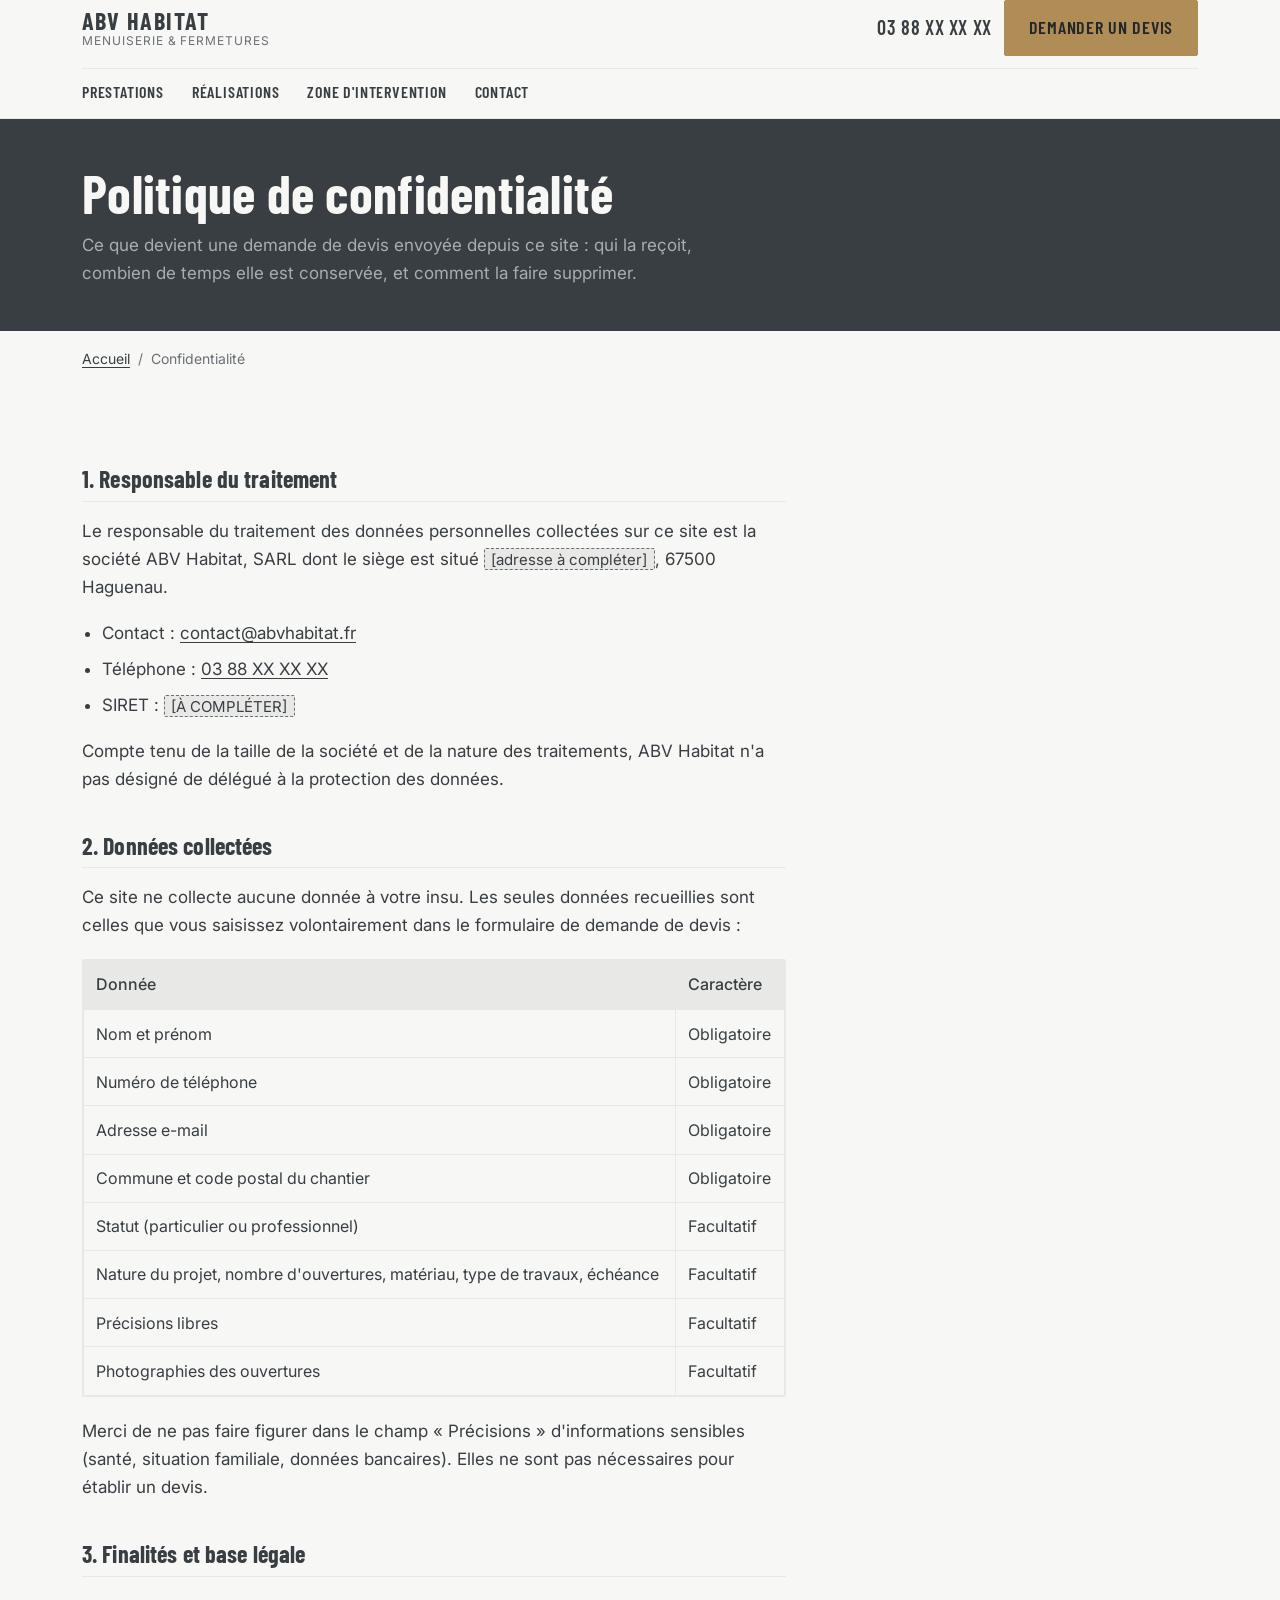
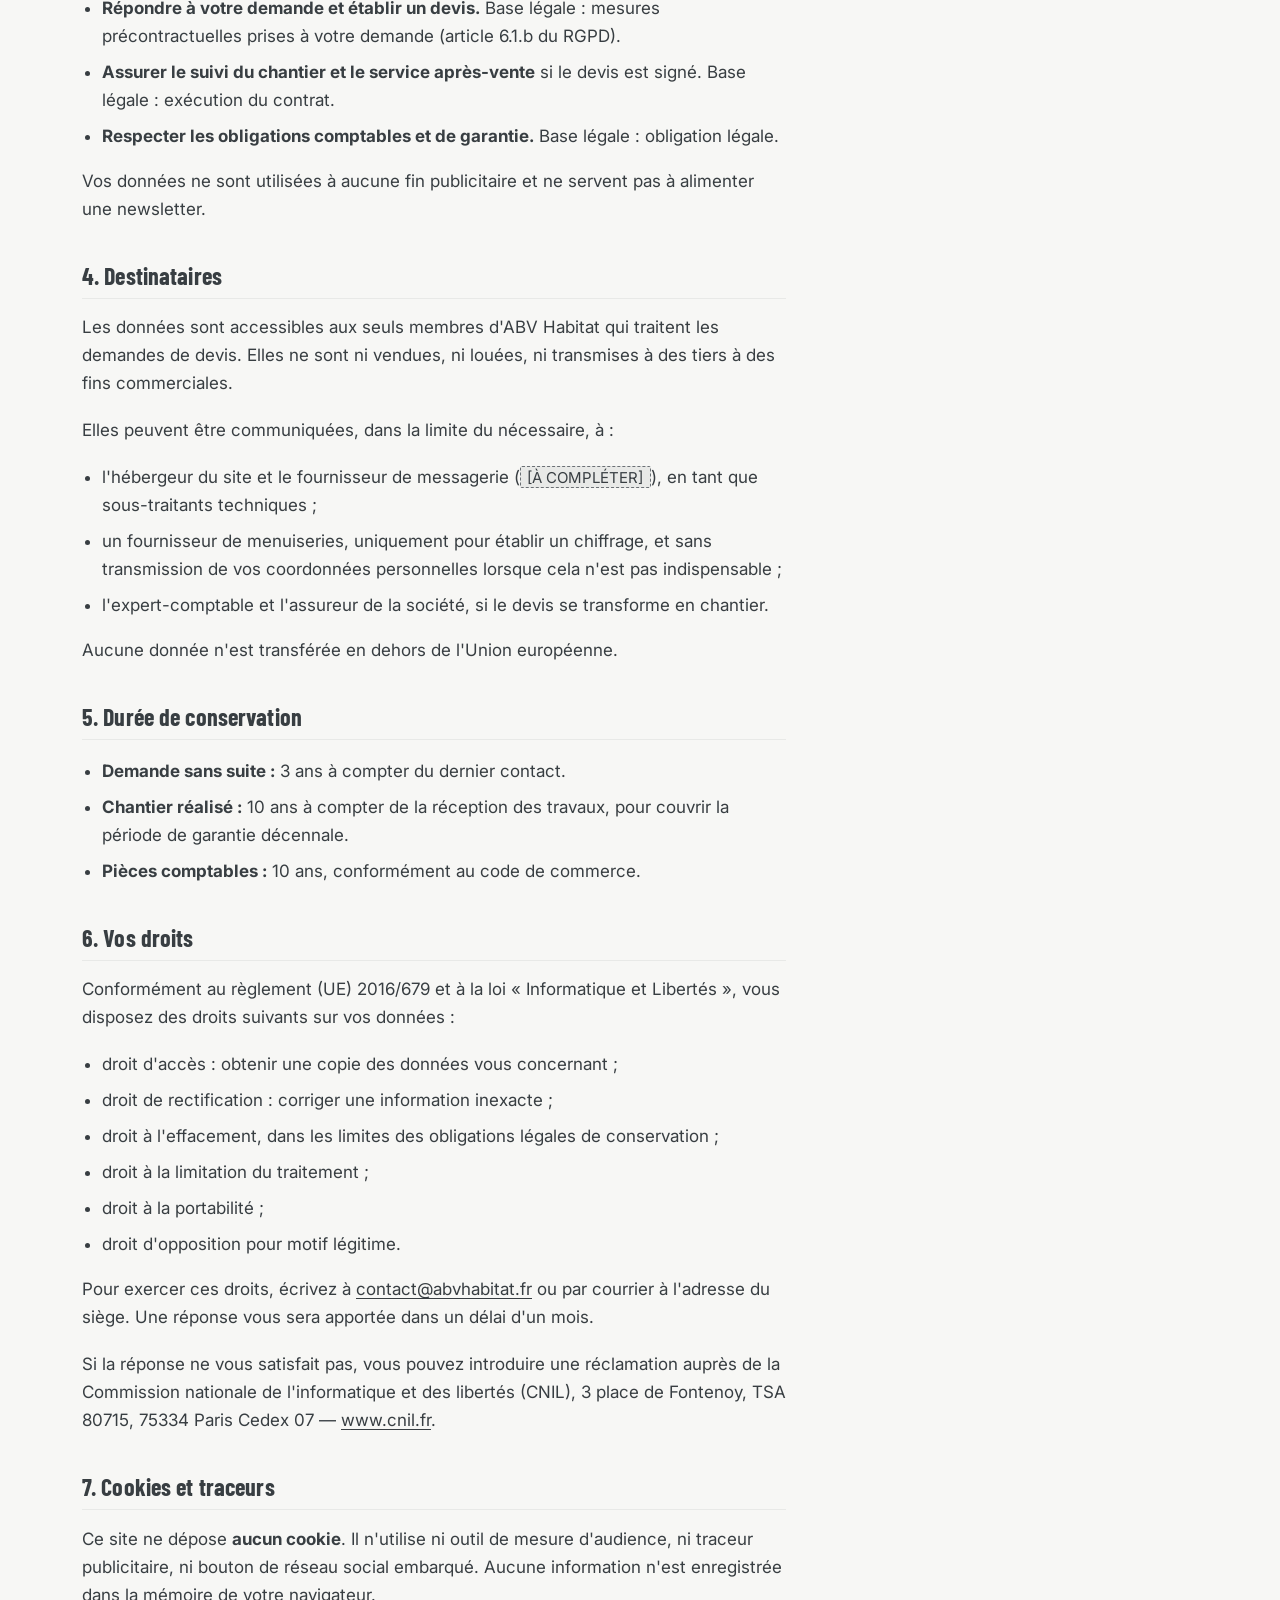
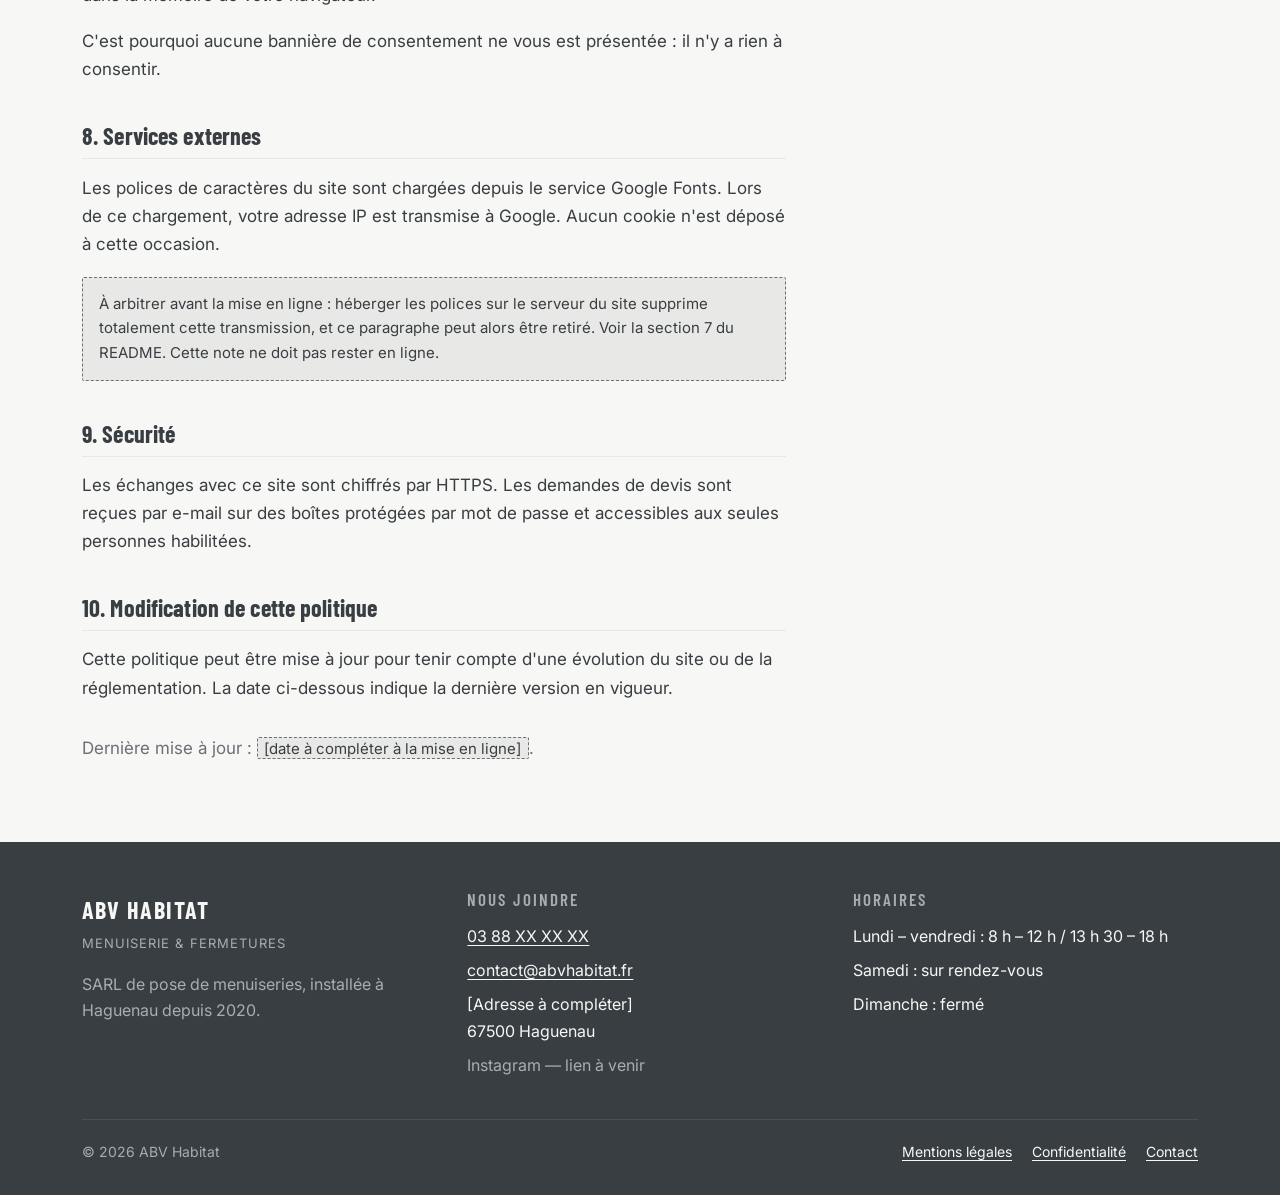
==== commit 55b0d28a: "Mise à jour du site ABV Habitat" ====
--- a/confidentialite.html
+++ b/confidentialite.html
@@ -261,7 +261,9 @@
           <li><a href="tel:+3338800000">03 88 XX XX XX</a></li>
           <li><a href="mailto:contact@abvhabitat.fr">contact@abvhabitat.fr</a></li>
           <li>[Adresse à compléter]<br>67500 Haguenau</li>
-          <li><a href="#lien-instagram-a-fournir">Instagram</a></li>
+          <li><!-- URL du compte Instagram a remettre ici une fois fournie :
+               remplacer ce <span> par <a href="URL-INSTAGRAM">Instagram</a> -->
+              <span class="lien-a-venir">Instagram — lien à venir</span></li>
         </ul>
       </div>
 
--- a/css/style.css
+++ b/css/style.css
@@ -193,6 +193,17 @@
   margin: 0;
 }
 
+/* Libelle inerte : l'URL correspondante n'a pas encore ete fournie.
+   Un commentaire HTML accompagne chaque occurrence avec le lien a remettre. */
+.lien-a-venir {
+  color: var(--gris-texte);
+  cursor: default;
+}
+
+.pied .lien-a-venir {
+  color: var(--gris-sur-sombre);
+}
+
 .espace-haut {
   margin-top: 2rem;
 }
